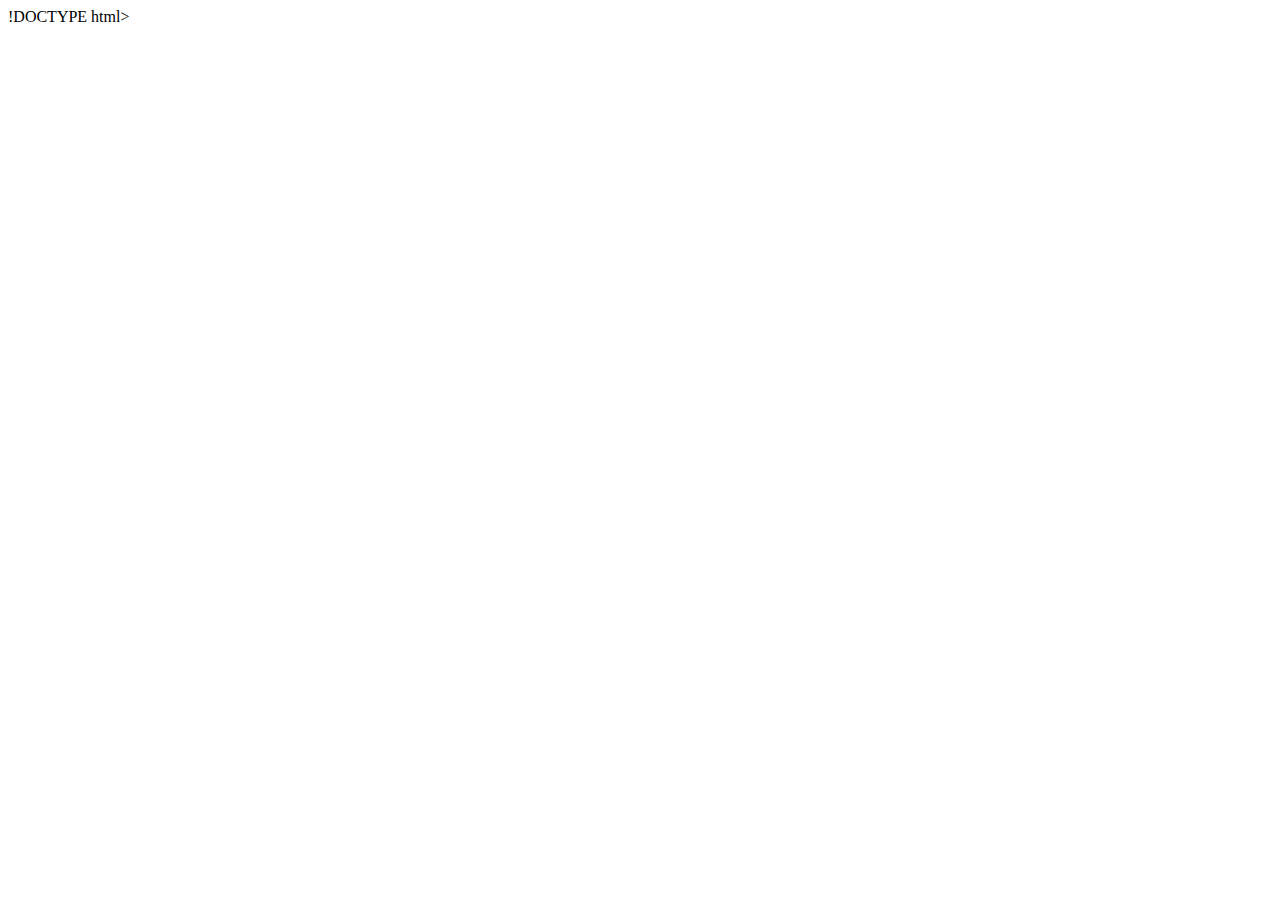
==== chatroom.html @ 04134486 "Add files via upload" ====
!DOCTYPE html>
<html>
      
<head>
    <title>
        Create an HTML button that
        acts like a link
    </title>
      
    <!-- Style to create button -->
    <style>
        .GFG {
            background-color: white;
            border: 2px solid black;
            color: green;
            padding: 5px 10px;
            text-align: center;
            display: inline-block;
            font-size: 20px;
            margin: 10px 30px;
            cursor: pointer;
        }
    </style>
</head>

  
</html>              


<script type="text/javascript">window.$crisp=[]; 
	window.CRISP_WEBSITE_ID="9997635b-31c0-4e9e-90aa-0516f0ca83de";
	(function(){d=document;s=d.createElement("script");
	s.src="https://client.crisp.chat/l.js";s.async=1;d.getElementsByTagName("head")[0].appendChild(s);})();</script>
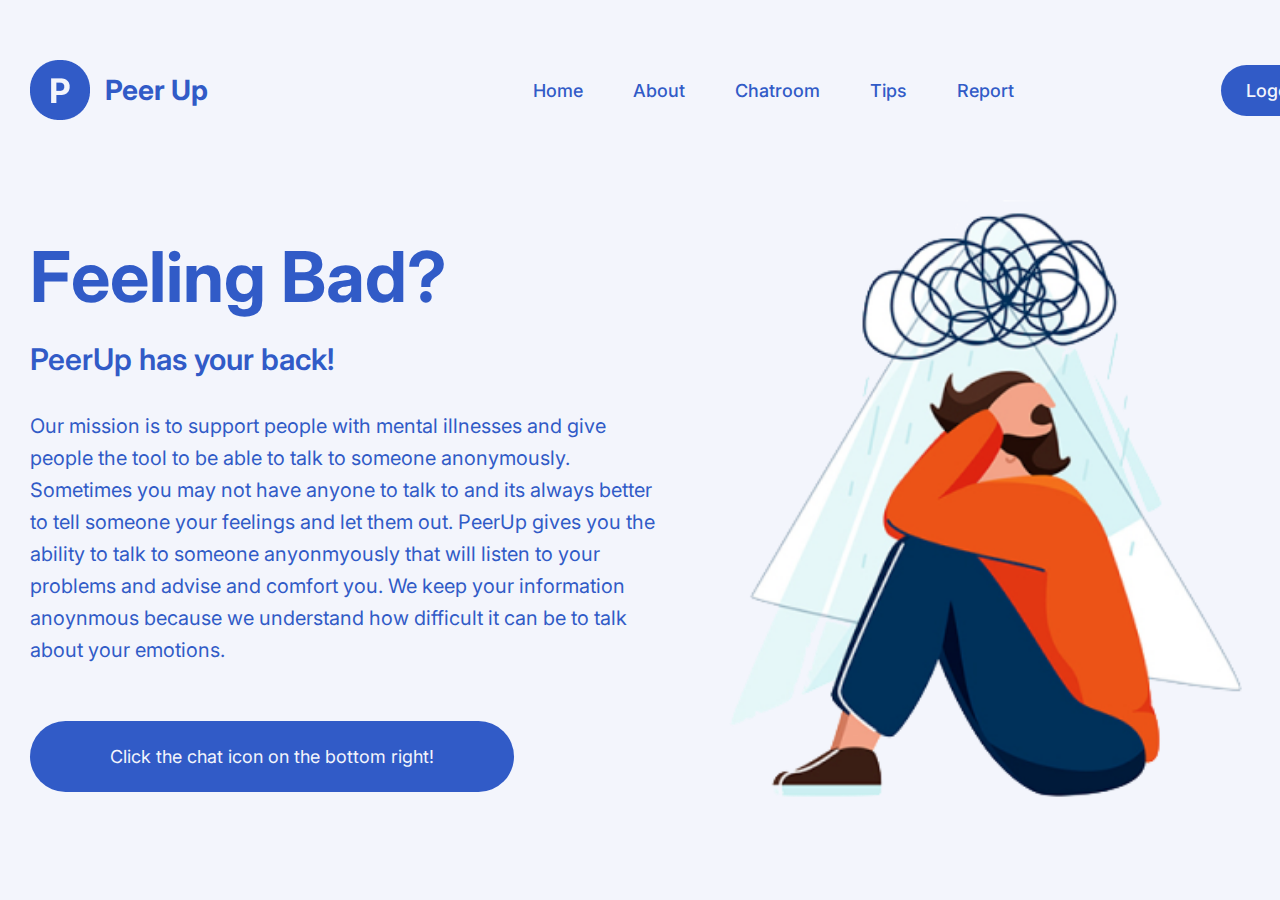
==== commit a7677551: "Add files via upload" ====
--- a/chatroom.html
+++ b/chatroom.html
@@ -1,32 +1,71 @@
+<!DOCTYPE html>
+<html lang="en">
+<head>
+    <meta charset="UTF-8">
+    <meta http-equiv="X-UA-Compatible" content="IE=edge">
+    <meta name="viewport" content="width=device-width, initial-scale=1.0">
 
-!DOCTYPE html>
-<html>
-      
-<head>
-    <title>
-        Create an HTML button that
-        acts like a link
-    </title>
-      
-    <!-- Style to create button -->
-    <style>
-        .GFG {
-            background-color: white;
-            border: 2px solid black;
-            color: green;
-            padding: 5px 10px;
-            text-align: center;
-            display: inline-block;
-            font-size: 20px;
-            margin: 10px 30px;
-            cursor: pointer;
-        }
-    </style>
+    <!-- Stylesheet and Font -->
+    <link href="https://fonts.googleapis.com/css2?family=Inter:wght@300;400;500;600;700&display=swap" rel="stylesheet"> 
+    <link rel="stylesheet" href="css/styles.css">
+
+    <!-- Favicon -->
+    <link rel="apple-touch-icon" sizes="57x57" href="favicon.ico/apple-icon-57x57.png">
+    <link rel="apple-touch-icon" sizes="60x60" href="favicon.ico/apple-icon-60x60.png">
+    <link rel="apple-touch-icon" sizes="72x72" href="favicon.ico/apple-icon-72x72.png">
+    <link rel="apple-touch-icon" sizes="76x76" href="favicon.ico/apple-icon-76x76.png">
+    <link rel="apple-touch-icon" sizes="114x114" href="favicon.ico/apple-icon-114x114.png">
+    <link rel="apple-touch-icon" sizes="120x120" href="favicon.ico/apple-icon-120x120.png">
+    <link rel="apple-touch-icon" sizes="144x144" href="favicon.ico/apple-icon-144x144.png">
+    <link rel="apple-touch-icon" sizes="152x152" href="favicon.ico/apple-icon-152x152.png">
+    <link rel="apple-touch-icon" sizes="180x180" href="favicon.ico/apple-icon-180x180.png">
+    <link rel="icon" type="image/png" sizes="192x192"  href="favicon.ico/android-icon-192x192.png">
+    <link rel="icon" type="image/png" sizes="32x32" href="favicon.ico/favicon-32x32.png">
+    <link rel="icon" type="image/png" sizes="96x96" href="favicon.ico/favicon-96x96.png">
+    <link rel="icon" type="image/png" sizes="16x16" href="favicon.ico/favicon-16x16.png">
+    <link rel="manifest" href="favicon.ico/manifest.json">
+    <meta name="msapplication-TileColor" content="#ffffff">
+    <meta name="msapplication-TileImage" content="favicon.ico/ms-icon-144x144.png">
+    <meta name="theme-color" content="#ffffff">
+
+    <title>Peer Up</title>
+
 </head>
+<body>
+    <header>
+        <nav>
+            <div class="container nav flex">
+                <div class="nav-logo flex">
+                    <img src="images/logo.png" alt="Peer Up Logo">
+                    <p>Peer Up</p>
+                </div>
+                <ul class="nav-main flex">
+                    <li><a href="index_loggedIn.html">Home</a></li>
+                    <li><a href="about_loggedIn.html">About</a></li>
+                    <li><a href="chatroom.html">Chatroom</a></li>
+                    <li><a href="tips_loggedIn.html">Tips</a></li>
+                    <li><a href="report.html" target="_blank">Report</a></li>
+                </ul>
+                <ul class="nav-action flex">
+                    <li><a href="index.html">Logout</a></li> 
+                </ul>
+            </div>
+        </nav>
 
+        <div class="flex hero container">
+            <div class="hero-content">
+                <h1>Feeling Bad?</h1>
+                <h3>PeerUp has your back!</h3>
+                <p>Our mission is to support people with mental illnesses and give people the tool to be able to talk to someone anonymously. Sometimes you may not have anyone to talk to and its always better to tell someone your feelings and let them out. PeerUp gives you the ability to talk to someone anyonmyously that will listen to your problems and advise and comfort you. We keep your information anoynmous because we understand how difficult it can be to talk about your emotions.</p>
+                <a>Click the chat icon on the bottom right!</a>
+            </div>
+            <img src="images/hero.png" alt="Hero Image">
+        </div>
+    </header>
+
+</body>
+</html>
   
-</html>              
-
 
 <script type="text/javascript">window.$crisp=[]; 
 	window.CRISP_WEBSITE_ID="9997635b-31c0-4e9e-90aa-0516f0ca83de";
--- a/css/styles.css
+++ b/css/styles.css
@@ -0,0 +1,180 @@
+* {
+    margin: 0;
+    padding: 0;
+    box-sizing: border-box;
+}
+
+html, body {
+    background-color: #F3F5FC;
+    color: #315BC7;
+    font-family: 'Inter', sans-serif;
+    font-weight: 400;
+    font-size: 18px;
+    overflow-x: hidden;
+}
+
+/* -------------------------------------------- */
+/* REUSABLE COMPONENETS */
+/* -------------------------------------------- */
+
+.container {
+    max-width: 1220px;
+    margin: 0 auto;
+}
+
+.flex {
+    display: flex;
+    align-items: center;
+}
+
+h1 {
+    font-weight: 700;
+    font-size: 70px;
+}
+
+h2 {
+    font-weight: 600;
+    font-size: 40px;
+}
+
+h3 {
+    font-weight: 600;
+    font-size: 30px;
+    line-height: 41.41px;
+}
+
+p {
+    font-size: 20px;
+    line-height: 32px;
+}
+
+/* -------------------------------------------- */
+/* HEADER */
+/* -------------------------------------------- */
+
+header {
+    padding-top: 60px;
+    /*height: 100vh;*/
+}
+
+.nav {
+    justify-content: space-between;
+}
+
+.nav-logo p {
+    font-size: 28px;
+    font-weight: 700;
+    margin-left: 15px;
+    margin-right: 270px;
+    width: 120px;
+}
+
+nav ul {
+    list-style: none;
+}
+
+nav ul li, nav ul li a{
+    color: #315BC7;
+    text-decoration: none;
+    font-weight: 500;
+}
+
+.nav-main a {
+    margin-right: 50px;
+}
+
+.nav-main li:last-child a {
+    margin-right: 140px;
+}
+
+.nav-action li:first-child {
+    width: 59px;
+}
+
+.nav-action li:last-child a {
+    margin-left: 30px;
+    background-color: #315BC7;
+    color: #F3F5FC;
+    padding: 15px 25px;
+    border-radius: 40px;
+    -webkit-border-radius: 40px;
+    -moz-border-radius: 40px;
+    -ms-border-radius: 40px;
+    -o-border-radius: 40px;
+}
+
+.nav-mission p{
+    font-family: 'Inter';
+    font-style: 'bold';
+    font-size: 70px;
+}
+
+.hero {
+    margin-top: 80px;
+    justify-content: space-between;
+}
+
+.hero-content {
+    max-width: 630px;
+}
+
+.hero-content h3 {
+    margin-top: 20px;
+    margin-bottom: 30px;
+}
+
+.hero img {
+    width: 530px;
+    height: auto;
+    right: -100px;
+}
+
+.hero-content p {
+    margin-bottom: 80px;
+}
+
+.hero-content a {
+    background-color: #315BC7;
+    padding: 25px 80px;
+    border-radius: 40px;
+    -webkit-border-radius: 40px;
+    -moz-border-radius: 40px;
+    -ms-border-radius: 40px;
+    -o-border-radius: 40px;
+    color: #F3F5FC;
+    text-decoration: none;
+}
+
+.developers > div div{
+    background-color: #3764DC;
+    color: #E5E5E5;
+    width: 250px;
+    height: 250px;
+    text-align: center;
+    border-radius: 30px;
+    -webkit-border-radius: 30px;
+    -moz-border-radius: 30px;
+    -ms-border-radius: 30px;
+    -o-border-radius: 30px;
+    padding: 25px 20px;
+    margin: 1em;
+}
+
+.developers {
+    text-align: center;
+    margin-bottom: 200px;
+}
+
+.developers h2 {
+    display: inline-block;
+    margin-top: 200px;
+    margin-bottom: 40px;
+    /* background-color: #5C87C7;
+    color: #F3F5FC; */
+    /* padding: 15px 70px;
+    border-radius: 40px;
+    -webkit-border-radius: 40px;
+    -moz-border-radius: 40px;
+    -ms-border-radius: 40px;
+    -o-border-radius: 40px; */
+}